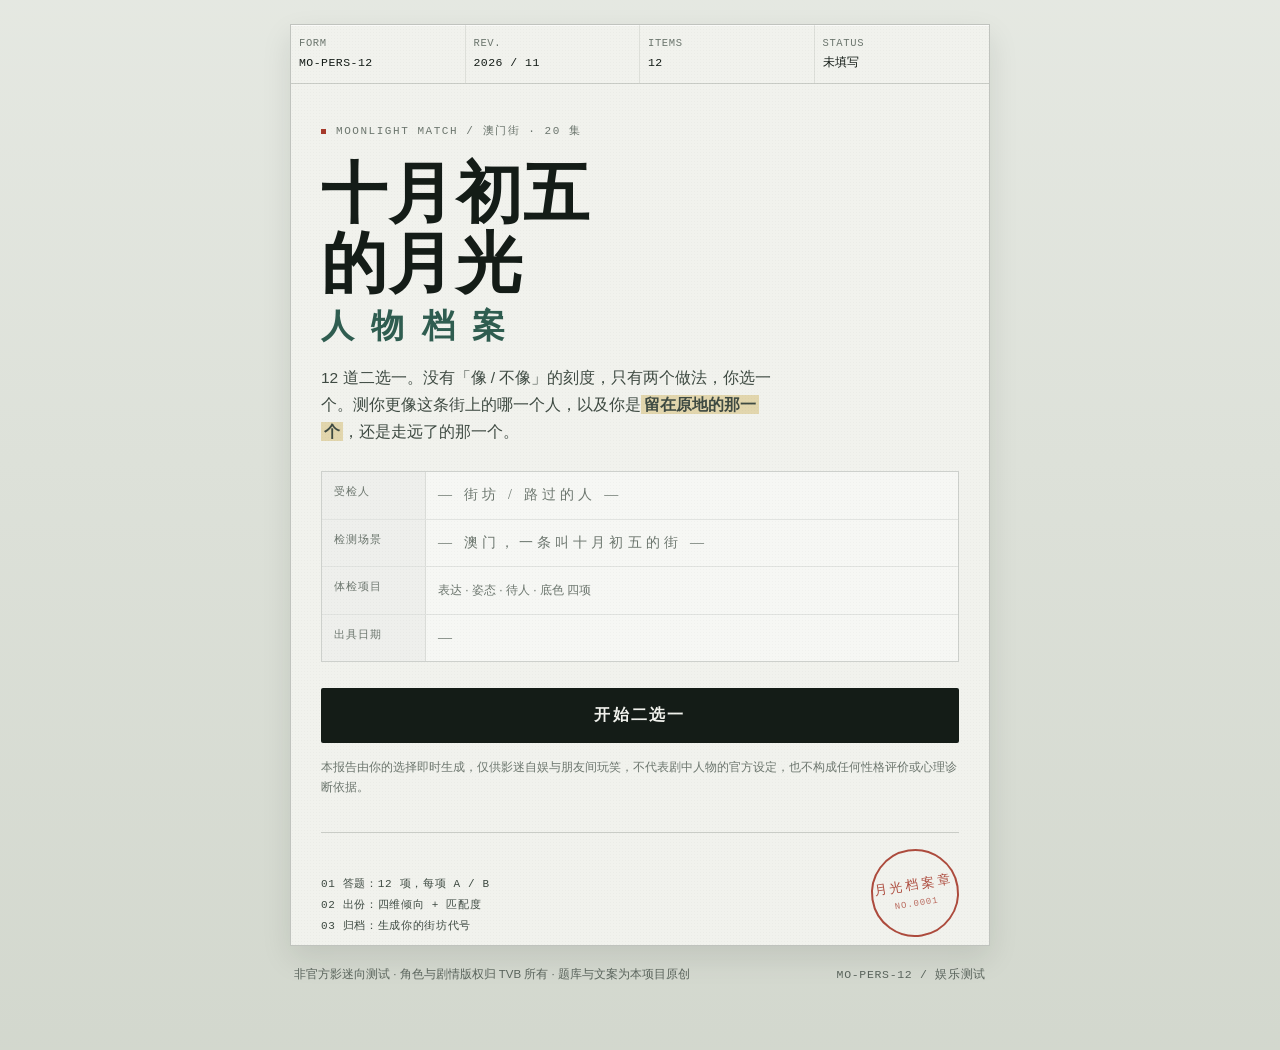
==== yueguang/index.html @ 2258b166 "add 十月初五的月光 quiz page" ====
<!DOCTYPE html>
<html lang="zh-CN">
<head>
<meta charset="utf-8">
<meta name="viewport" content="width=device-width, initial-scale=1">
<title>十月初五的月光 · 人物档案：12 道二选一，你更像这条街上的谁</title>
<meta name="description" content="12 道二选一，没有「像 / 不像」，只有两个做法。测你更像《十月初五的月光》里哪一个人，以及你是留在原地的那一个，还是走远了的那一个。">
<meta property="og:type" content="website">
<meta property="og:title" content="十月初五的月光 · 人物档案">
<meta property="og:description" content="不问你喜欢谁，只问你遇到那种事会怎么选。">
<meta name="theme-color" content="#D7DCD2">
<meta name="robots" content="index,follow">
<link rel="icon" href="data:image/svg+xml,%3Csvg xmlns='http://www.w3.org/2000/svg' viewBox='0 0 64 64'%3E%3Crect width='64' height='64' fill='%23141C17'/%3E%3Ccircle cx='32' cy='28' r='13' fill='none' stroke='%23D8C07A' stroke-width='3'/%3E%3Crect x='12' y='48' width='40' height='3' fill='%23A63A2B'/%3E%3C/svg%3E">
<link rel="stylesheet" href="https://miaoda.feishu.cn/fonts/css2?family=Noto+Serif+SC:wght@600;700;900&family=Noto+Sans+SC:wght@400;500;700&display=swap">
<link rel="stylesheet" href="../assets/quiz.css">
<style>
#qOpts{display:grid;gap:10px;margin:20px 0 0;border-top:1px solid var(--line);padding-top:18px}
.abtn{display:grid;grid-template-columns:24px 1fr;gap:12px;align-items:start;text-align:left;width:100%;
  padding:15px 14px;background:rgba(255,255,255,.42);border:1px solid var(--line);color:var(--ink);
  font-family:var(--sans);font-size:15px;line-height:1.75;cursor:pointer;transition:background .12s,color .12s,border-color .12s}
.abtn .k{font-family:var(--mono);font-size:11px;color:var(--ink-3);padding-top:5px}
.abtn:hover{background:rgba(20,28,23,.05)}
.abtn.on{background:var(--ink);color:var(--paper);border-color:var(--ink)}
.abtn.on .k{color:rgba(241,242,237,.6)}
@media (max-width:520px){.abtn{font-size:14.5px}}
</style>
</head>
<body>
<main class="sheet" id="sheet">
  <div class="dochead">
    <div>FORM<b>MO-PERS-12</b></div>
    <div>REV.<b>2026 / 11</b></div>
    <div>ITEMS<b>12</b></div>
    <div>STATUS<b id="docStatus">未填写</b></div>
  </div>

  <!-- ===== 视图：封面 ===== -->
  <section class="cover pad" id="viewCover">
    <div class="kicker"><span class="dot"></span>MOONLIGHT MATCH / 澳门街 · 20 集</div>
    <h1>十月初五<br>的月光<em>人 物 档 案</em></h1>
    <p class="lede">12 道二选一。没有「像 / 不像」的刻度，只有两个做法，你选一个。测你更像这条街上的哪一个人，以及你是<strong>留在原地的那一个</strong>，还是走远了的那一个。</p>

    <div class="blankform" aria-hidden="true">
      <div class="row"><div class="k">受检人</div><div class="v">— 街坊 / 路过的人 —</div></div>
      <div class="row"><div class="k">检测场景</div><div class="v">— 澳门，一条叫十月初五的街 —</div></div>
      <div class="row"><div class="k">体检项目</div><div class="v"><small>表达 · 姿态 · 待人 · 底色 四项</small></div></div>
      <div class="row"><div class="k">出具日期</div><div class="v" id="todayText">—</div></div>
    </div>

    <button class="cta" id="startBtn">开始二选一</button>
    <p class="note">本报告由你的选择即时生成，仅供影迷自娱与朋友间玩笑，不代表剧中人物的官方设定，也不构成任何性格评价或心理诊断依据。</p>

    <div class="covermeta">
      <div class="steps">
        01 答题：12 项，每项 A / B<br>
        02 出份：四维倾向 + 匹配度<br>
        03 归档：生成你的街坊代号
      </div>
      <div class="seal">月光档案章<span>NO.0001</span></div>
    </div>
  </section>

  <!-- ===== 视图：答题 ===== -->
  <section class="quiz pad" id="viewQuiz" hidden>
    <div class="qtop"><span id="qIndex">第 01 / 12 项</span><span id="qTag">哨子</span></div>
    <div class="qbar"><i id="qFill" style="width:0%"></i></div>
    <div class="qtext" id="qText">换成你，会选哪一边</div>
    <div id="qOpts"></div>
    <div class="qfoot">
      <button class="linkish" id="prevBtn">上一项</button>
      <span class="hint">两个都不完美才对，选你更会做的那个</span>
    </div>
  </section>

  <!-- ===== 视图：结果 ===== -->
  <section class="result pad" id="viewResult" hidden></section>
</main>

<footer>
  <div>非官方影迷向测试 · 角色与剧情版权归 TVB 所有 · 题库与文案为本项目原创</div>
  <div class="r">MO-PERS-12 / 娱乐测试</div>
</footer>

<div class="toast" id="toast"></div>

<script src="assets/quiz-data.js"></script>
<script src="assets/quiz-app.js"></script>

</body>
</html>
---- assets/quiz.css ----
:root{
  --desk:#D7DCD2;
  --paper:#F1F2ED;
  --paper-2:#E7EAE3;
  --ink:#141C17;
  --ink-2:#3E4A42;
  --ink-3:#6C766E;
  --line:rgba(20,28,23,.18);
  --line-soft:rgba(20,28,23,.09);
  --seal:#A63A2B;
  --green:#2F5D50;
  --serif:"Noto Serif SC","Songti SC",Songti,serif;
  --sans:"Noto Sans SC","PingFang SC","Microsoft YaHei",sans-serif;
  --mono:ui-monospace,"SFMono-Regular",Consolas,"Liberation Mono",monospace;
}
*{box-sizing:border-box;-webkit-tap-highlight-color:transparent}
html,body{margin:0;padding:0}
body{
  background:var(--desk);
  background-image:linear-gradient(180deg,rgba(255,255,255,.35),rgba(0,0,0,.02));
  color:var(--ink);
  font-family:var(--sans);
  font-size:16px;
  line-height:1.75;
  padding:24px 12px 64px;
  min-height:100vh;
}
.sheet{
  max-width:700px;margin:0 auto;
  background:var(--paper);
  border:1px solid rgba(20,28,23,.22);
  box-shadow:0 1px 0 rgba(255,255,255,.7) inset,0 12px 28px rgba(20,28,23,.10);
  padding:0 0 8px;
  position:relative;
  overflow:hidden;
}
.sheet::after{
  content:"";position:absolute;inset:0;pointer-events:none;
  background-image:radial-gradient(rgba(20,28,23,.05) .5px,transparent .5px);
  background-size:3px 3px;mix-blend-mode:multiply;opacity:.5;
}
.pad{padding:0 30px}
@media (max-width:560px){.pad{padding:0 18px}}

/* ===== 报告单头 ===== */
.dochead{
  display:grid;grid-template-columns:1fr 1fr 1fr 1fr;
  border-bottom:1px solid var(--line);
  font-family:var(--mono);font-size:10.5px;letter-spacing:.06em;
  color:var(--ink-3);
}
.dochead div{padding:9px 8px;border-right:1px solid var(--line-soft);white-space:nowrap;overflow:hidden;text-overflow:ellipsis}
.dochead div:last-child{border-right:0}
.dochead b{display:block;color:var(--ink);font-weight:400;font-size:11.5px;margin-top:1px;letter-spacing:.04em}
@media (max-width:560px){.dochead{grid-template-columns:1fr 1fr}.dochead div:nth-child(2){border-right:0}.dochead div:nth-child(n+3){border-top:1px solid var(--line-soft)}}

/* ===== 封面 ===== */
.cover{padding-top:38px}
.kicker{font-family:var(--mono);font-size:11px;letter-spacing:.14em;color:var(--ink-3);display:flex;gap:10px;align-items:center;flex-wrap:wrap}
.kicker .dot{width:5px;height:5px;background:var(--seal);display:inline-block}
h1{
  font-family:var(--serif);font-weight:900;
  font-size:clamp(40px,9vw,66px);
  line-height:1.06;letter-spacing:.02em;
  margin:18px 0 0;
}
h1 em{font-style:normal;display:block;font-size:.5em;font-weight:600;letter-spacing:.14em;color:var(--green);margin-top:10px}
.lede{color:var(--ink-2);margin:20px 0 0;max-width:30em;font-size:15.5px}
.lede strong{font-weight:700;background:rgba(216,192,122,.55);box-decoration-break:clone;-webkit-box-decoration-break:clone;padding:1px 3px}

.blankform{border:1px solid var(--line);margin:26px 0 0;background:rgba(255,255,255,.35)}
.blankform .row{display:flex;border-bottom:1px solid var(--line-soft)}
.blankform .row:last-child{border-bottom:0}
.blankform .k{font-family:var(--mono);font-size:10.5px;letter-spacing:.08em;color:var(--ink-3);padding:11px 12px;width:104px;flex:none;border-right:1px solid var(--line-soft);background:rgba(20,28,23,.03)}
.blankform .v{flex:1;padding:11px 12px;font-family:var(--serif);font-size:14px;color:var(--ink-3);letter-spacing:.3em}
.blankform .v small{letter-spacing:0;font-family:var(--sans);font-size:12px}

.cta{
  display:block;width:100%;margin:26px 0 0;padding:17px 20px;
  background:var(--ink);color:var(--paper);border:0;border-radius:2px;
  font-family:var(--sans);font-size:16px;font-weight:700;letter-spacing:.14em;
  cursor:pointer;text-align:center;
}
.cta:hover{background:#243029}
.cta:active{transform:translateY(1px)}
.note{font-size:12px;color:var(--ink-3);line-height:1.7;margin:14px 0 0}
.covermeta{display:flex;justify-content:space-between;gap:16px;align-items:flex-end;margin:34px 0 0;padding-top:16px;border-top:1px solid var(--line);flex-wrap:wrap}
.covermeta .steps{font-family:var(--mono);font-size:11px;letter-spacing:.06em;color:var(--ink-2);line-height:1.9}
.covermeta .seal{
  width:88px;height:88px;flex:none;border:2px solid var(--seal);border-radius:50%;
  display:grid;place-content:center;text-align:center;color:var(--seal);
  font-family:var(--serif);font-size:13px;letter-spacing:.24em;line-height:1.5;
  transform:rotate(-9deg);opacity:.9;
}
.covermeta .seal span{font-family:var(--mono);font-size:9px;letter-spacing:.1em;opacity:.8;display:block;margin-top:4px}

/* ===== 答题 ===== */
.quiz{padding-top:30px}
.qtop{display:flex;justify-content:space-between;align-items:baseline;font-family:var(--mono);font-size:11px;letter-spacing:.08em;color:var(--ink-3)}
.qbar{height:2px;background:var(--line-soft);margin:10px 0 0;position:relative}
.qbar i{position:absolute;left:0;top:0;bottom:0;background:var(--ink);transition:width .3s ease}
.qtext{
  font-family:var(--serif);font-weight:600;
  font-size:clamp(21px,4.4vw,27px);line-height:1.55;letter-spacing:.01em;
  margin:26px 0 22px;min-height:3.1em;
}
.qtext::before{content:"「";color:var(--ink-3);margin-right:-.2em}
.qtext::after{content:"」";color:var(--ink-3);margin-left:-.2em}
.opts{border-top:1px solid var(--line)}
.opt{
  display:flex;align-items:center;gap:14px;width:100%;
  padding:15px 10px;background:transparent;border:0;border-bottom:1px solid var(--line-soft);
  font-family:var(--sans);font-size:15.5px;color:var(--ink);text-align:left;cursor:pointer;
  transition:background .12s ease,color .12s ease;
}
.opt .box{
  width:15px;height:15px;flex:none;border:1px solid var(--ink-2);position:relative;
}
.opt .box::after{content:"";position:absolute;inset:3px;background:currentColor;opacity:0;transition:opacity .12s}
.opt .key{font-family:var(--mono);font-size:10.5px;color:var(--ink-3);width:12px;flex:none}
.opt:hover{background:rgba(20,28,23,.045)}
.opt.on{background:var(--ink);color:var(--paper)}
.opt.on .key{color:rgba(241,242,237,.55)}
.opt.on .box{border-color:var(--paper)}
.opt.on .box::after{opacity:1}
.qfoot{display:flex;justify-content:space-between;align-items:center;margin-top:18px;gap:12px}
.linkish{background:none;border:0;padding:6px 0;font-family:var(--mono);font-size:11px;letter-spacing:.08em;color:var(--ink-3);cursor:pointer}
.linkish:hover{color:var(--ink)}
.hint{font-size:12px;color:var(--ink-3)}

/* ===== 结果 ===== */
.result{padding-top:26px}
.rhead{display:flex;justify-content:space-between;align-items:flex-start;gap:16px}
.rid{font-family:var(--mono);font-size:10.5px;letter-spacing:.1em;color:var(--ink-3);line-height:1.9}
.rid b{color:var(--ink);font-weight:400}
.sealmark{
  width:80px;height:80px;flex:none;border:2px solid var(--seal);border-radius:50%;
  display:grid;place-content:center;text-align:center;color:var(--seal);
  font-family:var(--serif);font-size:12px;letter-spacing:.2em;line-height:1.45;
  transform:rotate(-11deg);opacity:.88;
}
.rname{
  font-family:var(--serif);font-weight:900;
  font-size:clamp(32px,7.6vw,50px);line-height:1.15;letter-spacing:.01em;
  margin:14px 0 0;
}
.rsub{display:flex;flex-wrap:wrap;gap:8px 14px;align-items:center;margin:12px 0 0;font-family:var(--mono);font-size:11.5px;letter-spacing:.06em;color:var(--ink-2)}
.rsub span{padding:2px 8px;border:1px solid var(--line)}
.rsub span.hot{border-color:var(--seal);color:var(--seal)}
.tagline{font-family:var(--serif);font-size:17px;line-height:1.7;color:var(--ink-2);margin:18px 0 0;padding-left:14px;border-left:2px solid var(--green)}

.matchbox{display:flex;align-items:flex-end;gap:12px;margin:20px 0 0;padding:14px 0;border-top:1px solid var(--line);border-bottom:1px solid var(--line)}
.matchbox .num{font-family:var(--serif);font-weight:900;font-size:44px;line-height:1;letter-spacing:-.02em}
.matchbox .num i{font-style:normal;font-size:16px;font-weight:600;margin-left:2px}
.matchbox .cap{font-family:var(--mono);font-size:10.5px;letter-spacing:.1em;color:var(--ink-3);line-height:1.8;padding-bottom:3px}

.bars{border:1px solid var(--line);border-top:0}
.bars .brow{display:grid;grid-template-columns:76px 1fr 74px;align-items:center;gap:10px;padding:11px 12px;border-bottom:1px solid var(--line-soft)}
.bars .brow:last-child{border-bottom:0}
.bars .lab{font-size:12.5px;color:var(--ink-2);letter-spacing:.02em}
.bars .track{height:14px;position:relative;background:var(--paper-2);border-left:1px solid var(--line-soft);border-right:1px solid var(--line-soft)}
.bars .track::before{content:"";position:absolute;left:50%;top:-3px;bottom:-3px;width:1px;background:var(--line)}
.bars .fill{position:absolute;top:0;bottom:0;background:var(--green)}
.bars .fill.neg{right:50%;background:var(--ink-2)}
.bars .val{font-family:var(--mono);font-size:11px;color:var(--ink-2);text-align:right}
.bars .val b{font-weight:400;color:var(--ink)}

.block{margin:30px 0 0}
.block h3{
  font-family:var(--serif);font-weight:700;font-size:17px;letter-spacing:.04em;
  margin:0 0 8px;padding-bottom:7px;border-bottom:1px solid var(--line);
  display:flex;justify-content:space-between;align-items:baseline;gap:12px;
}
.block h3 small{font-family:var(--mono);font-size:9.5px;letter-spacing:.12em;color:var(--ink-3);font-weight:400;margin-left:auto;padding-left:14px;flex:none}
.block p{margin:10px 0 0;color:var(--ink-2);font-size:14.5px;line-height:1.9}

.cols{display:grid;grid-template-columns:1fr 1fr;gap:26px;margin:30px 0 0}
.cols .list li{font-size:13.5px;line-height:1.72}
@media (max-width:560px){.cols{grid-template-columns:1fr;gap:22px}}
.list{margin:8px 0 0;padding:0;list-style:none}
.list li{display:flex;gap:10px;padding:9px 0;border-bottom:1px solid var(--line-soft);font-size:14px;line-height:1.75;color:var(--ink-2)}
.list li:last-child{border-bottom:0}
.list li em{font-style:normal;font-family:var(--mono);font-size:10px;color:var(--ink-3);padding-top:4px;flex:none}
.list.bad li em{color:var(--seal)}

.facts{border:1px solid var(--line);margin:26px 0 0}
.facts .f{display:flex;border-bottom:1px solid var(--line-soft)}
.facts .f:last-child{border-bottom:0}
.facts .k{width:118px;flex:none;padding:11px 12px;font-size:12.5px;color:var(--ink-3);border-right:1px solid var(--line-soft);background:rgba(20,28,23,.03)}
.facts .v{flex:1;padding:11px 12px;font-size:14px;color:var(--ink)}

.extreme{
  margin:24px 0 0;padding:12px 14px;border:1px dashed var(--seal);color:var(--seal);
  font-family:var(--mono);font-size:11.5px;letter-spacing:.06em;display:flex;gap:10px;align-items:center;flex-wrap:wrap;
}
.extreme b{font-family:var(--serif);font-size:15px;font-weight:700;letter-spacing:.08em}

.share{margin:32px 0 0;padding-top:20px;border-top:1px solid var(--line)}
.share .row{display:grid;grid-template-columns:1fr 1fr;gap:10px}
@media (max-width:480px){.share .row{grid-template-columns:1fr}}
.btn{
  border:1px solid var(--ink);background:var(--ink);color:var(--paper);
  padding:14px 16px;font-family:var(--sans);font-size:14px;font-weight:500;letter-spacing:.06em;
  border-radius:2px;cursor:pointer;
}
.btn.ghost{background:transparent;color:var(--ink)}
.btn:hover{opacity:.88}
.sharetext{font-family:var(--sans);font-size:13px;line-height:1.9;color:var(--ink-2);background:var(--paper-2);border:1px solid var(--line-soft);padding:12px 14px;margin:14px 0 0;word-break:break-all}
.toast{
  position:fixed;left:50%;bottom:28px;transform:translate(-50%,12px);
  background:var(--ink);color:var(--paper);padding:10px 18px;border-radius:2px;
  font-size:13px;letter-spacing:.06em;opacity:0;transition:opacity .2s,transform .2s;pointer-events:none;z-index:9;
}
.toast.on{opacity:1;transform:translate(-50%,0)}

/* ===== 变现位：广告 / 深度版 / 公众号 ===== */
.adbox{margin:32px 0 0;text-align:center;overflow:hidden}
.paycard{margin:32px 0 0;border:1px solid var(--line);background:rgba(255,255,255,.55);padding:22px 18px}
.paycard .pb{font-family:var(--mono);font-size:10.5px;letter-spacing:.14em;color:var(--seal)}
.paycard h3{font-family:var(--serif);font-size:19px;font-weight:700;margin:8px 0 0;line-height:1.5}
.paycard .lead{font-size:14px;color:var(--ink-2);margin:8px 0 0}
.paycard ul{margin:10px 0 0;padding-left:19px;font-size:14px;color:var(--ink-2);line-height:1.85}
.paycard .buy{display:block;margin:16px 0 0;padding:15px 18px;background:var(--seal);color:#fff;text-align:center;text-decoration:none;font-weight:700;letter-spacing:.1em;font-size:15px}
.paycard .buy:hover{background:#8F3124}
.paycard .fine{font-size:11.5px;color:var(--ink-3);margin:10px 0 0;line-height:1.7}
.gzh{margin:32px 0 0;border-top:1px solid var(--line);padding-top:18px;display:flex;gap:18px;align-items:center;flex-wrap:wrap}
.gzh .txt{flex:1;min-width:190px}
.gzh .txt b{font-family:var(--serif);font-size:17px;font-weight:700}
.gzh .txt p{font-size:13px;color:var(--ink-2);margin:5px 0 0;line-height:1.8}
.gzh .qr{width:96px;height:96px;flex:none;border:1px solid var(--line);background:#fff;display:grid;place-content:center;text-align:center;font-family:var(--mono);font-size:10px;color:var(--ink-3);line-height:1.6}
.gzh .qr img{width:94px;height:94px;object-fit:contain;display:block}

footer{
  max-width:700px;margin:18px auto 0;padding:0 4px;
  font-size:11.5px;line-height:1.9;color:#5B655D;
  display:flex;justify-content:space-between;gap:16px;flex-wrap:wrap;
}
footer a{color:#5B655D;text-decoration:underline;text-underline-offset:2px}
footer .r{font-family:var(--mono);letter-spacing:.06em}
[hidden]{display:none!important}
@media (prefers-reduced-motion:reduce){*{transition:none!important;animation:none!important}}
:focus-visible{outline:2px solid var(--seal);outline-offset:2px}
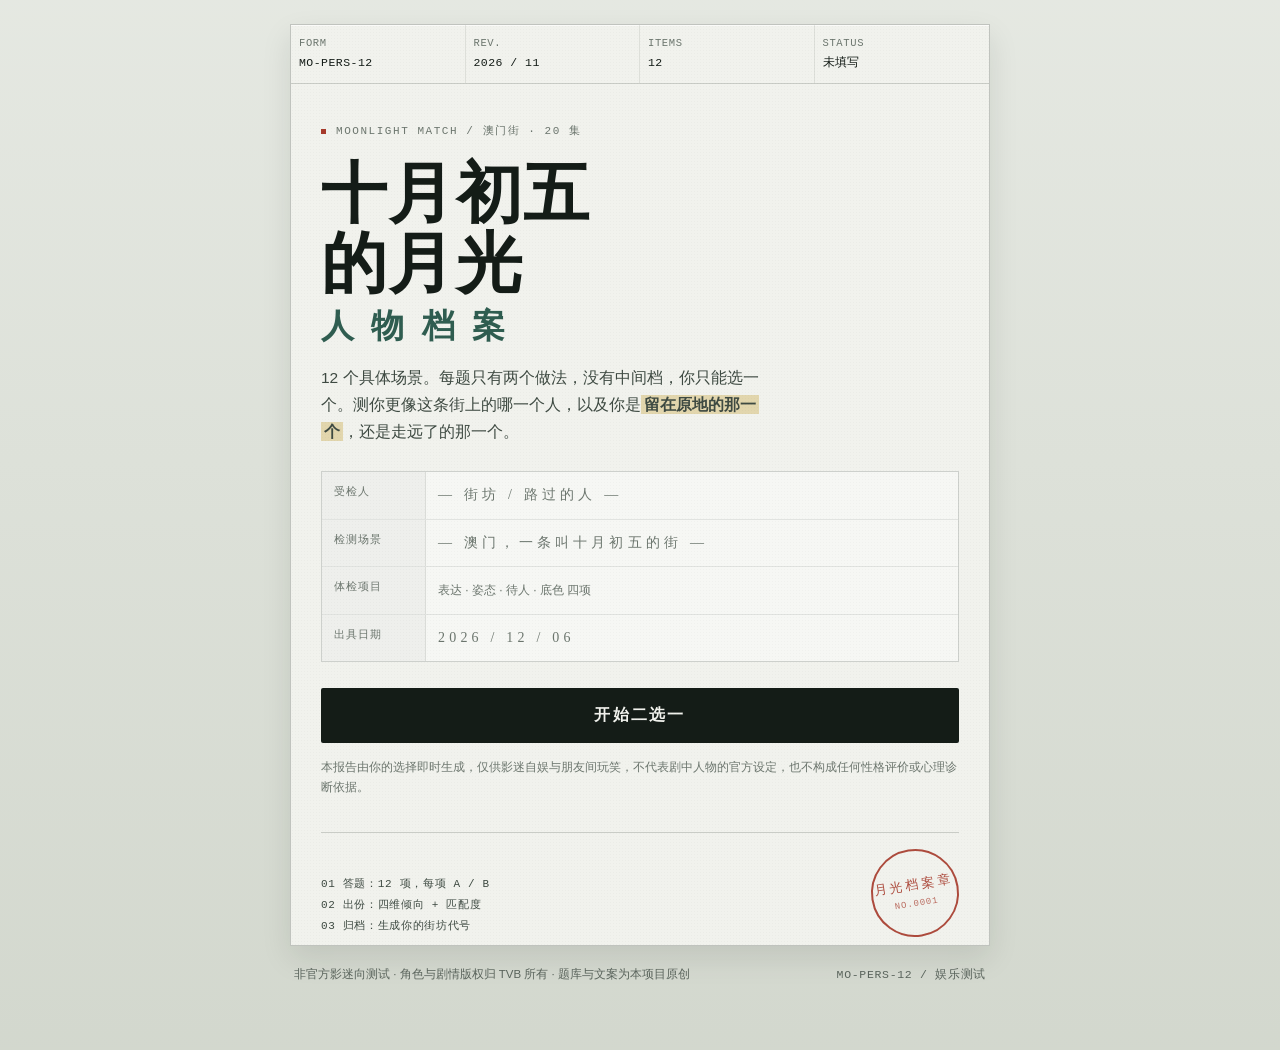
==== commit 09202a4d: "yueguang: update cover copy and meta for scene-based quiz" ====
--- a/yueguang/index.html
+++ b/yueguang/index.html
@@ -3,11 +3,11 @@
 <head>
 <meta charset="utf-8">
 <meta name="viewport" content="width=device-width, initial-scale=1">
-<title>十月初五的月光 · 人物档案：12 道二选一，你更像这条街上的谁</title>
-<meta name="description" content="12 道二选一，没有「像 / 不像」，只有两个做法。测你更像《十月初五的月光》里哪一个人，以及你是留在原地的那一个，还是走远了的那一个。">
+<title>十月初五的月光 · 人物档案：12 个场景二选一，你是这条街上的谁</title>
+<meta name="description" content="12 个具体场景，每题只有两个做法，必须选一个。没有「像 / 不像」的刻度。测你更像《十月初五的月光》里哪一个人，以及你是留在原地的那一个，还是走远了的那一个。">
 <meta property="og:type" content="website">
 <meta property="og:title" content="十月初五的月光 · 人物档案">
-<meta property="og:description" content="不问你喜欢谁，只问你遇到那种事会怎么选。">
+<meta property="og:description" content="不问你喜欢谁，只问你遇到那种事会怎么做。">
 <meta name="theme-color" content="#D7DCD2">
 <meta name="robots" content="index,follow">
 <link rel="icon" href="data:image/svg+xml,%3Csvg xmlns='http://www.w3.org/2000/svg' viewBox='0 0 64 64'%3E%3Crect width='64' height='64' fill='%23141C17'/%3E%3Ccircle cx='32' cy='28' r='13' fill='none' stroke='%23D8C07A' stroke-width='3'/%3E%3Crect x='12' y='48' width='40' height='3' fill='%23A63A2B'/%3E%3C/svg%3E">
@@ -38,7 +38,7 @@
   <section class="cover pad" id="viewCover">
     <div class="kicker"><span class="dot"></span>MOONLIGHT MATCH / 澳门街 · 20 集</div>
     <h1>十月初五<br>的月光<em>人 物 档 案</em></h1>
-    <p class="lede">12 道二选一。没有「像 / 不像」的刻度，只有两个做法，你选一个。测你更像这条街上的哪一个人，以及你是<strong>留在原地的那一个</strong>，还是走远了的那一个。</p>
+    <p class="lede">12 个具体场景。每题只有两个做法，没有中间档，你只能选一个。测你更像这条街上的哪一个人，以及你是<strong>留在原地的那一个</strong>，还是走远了的那一个。</p>
 
     <div class="blankform" aria-hidden="true">
       <div class="row"><div class="k">受检人</div><div class="v">— 街坊 / 路过的人 —</div></div>
@@ -64,7 +64,7 @@
   <section class="quiz pad" id="viewQuiz" hidden>
     <div class="qtop"><span id="qIndex">第 01 / 12 项</span><span id="qTag">哨子</span></div>
     <div class="qbar"><i id="qFill" style="width:0%"></i></div>
-    <div class="qtext" id="qText">换成你，会选哪一边</div>
+    <div class="qtext" id="qText">换成你，你会怎么做</div>
     <div id="qOpts"></div>
     <div class="qfoot">
       <button class="linkish" id="prevBtn">上一项</button>
